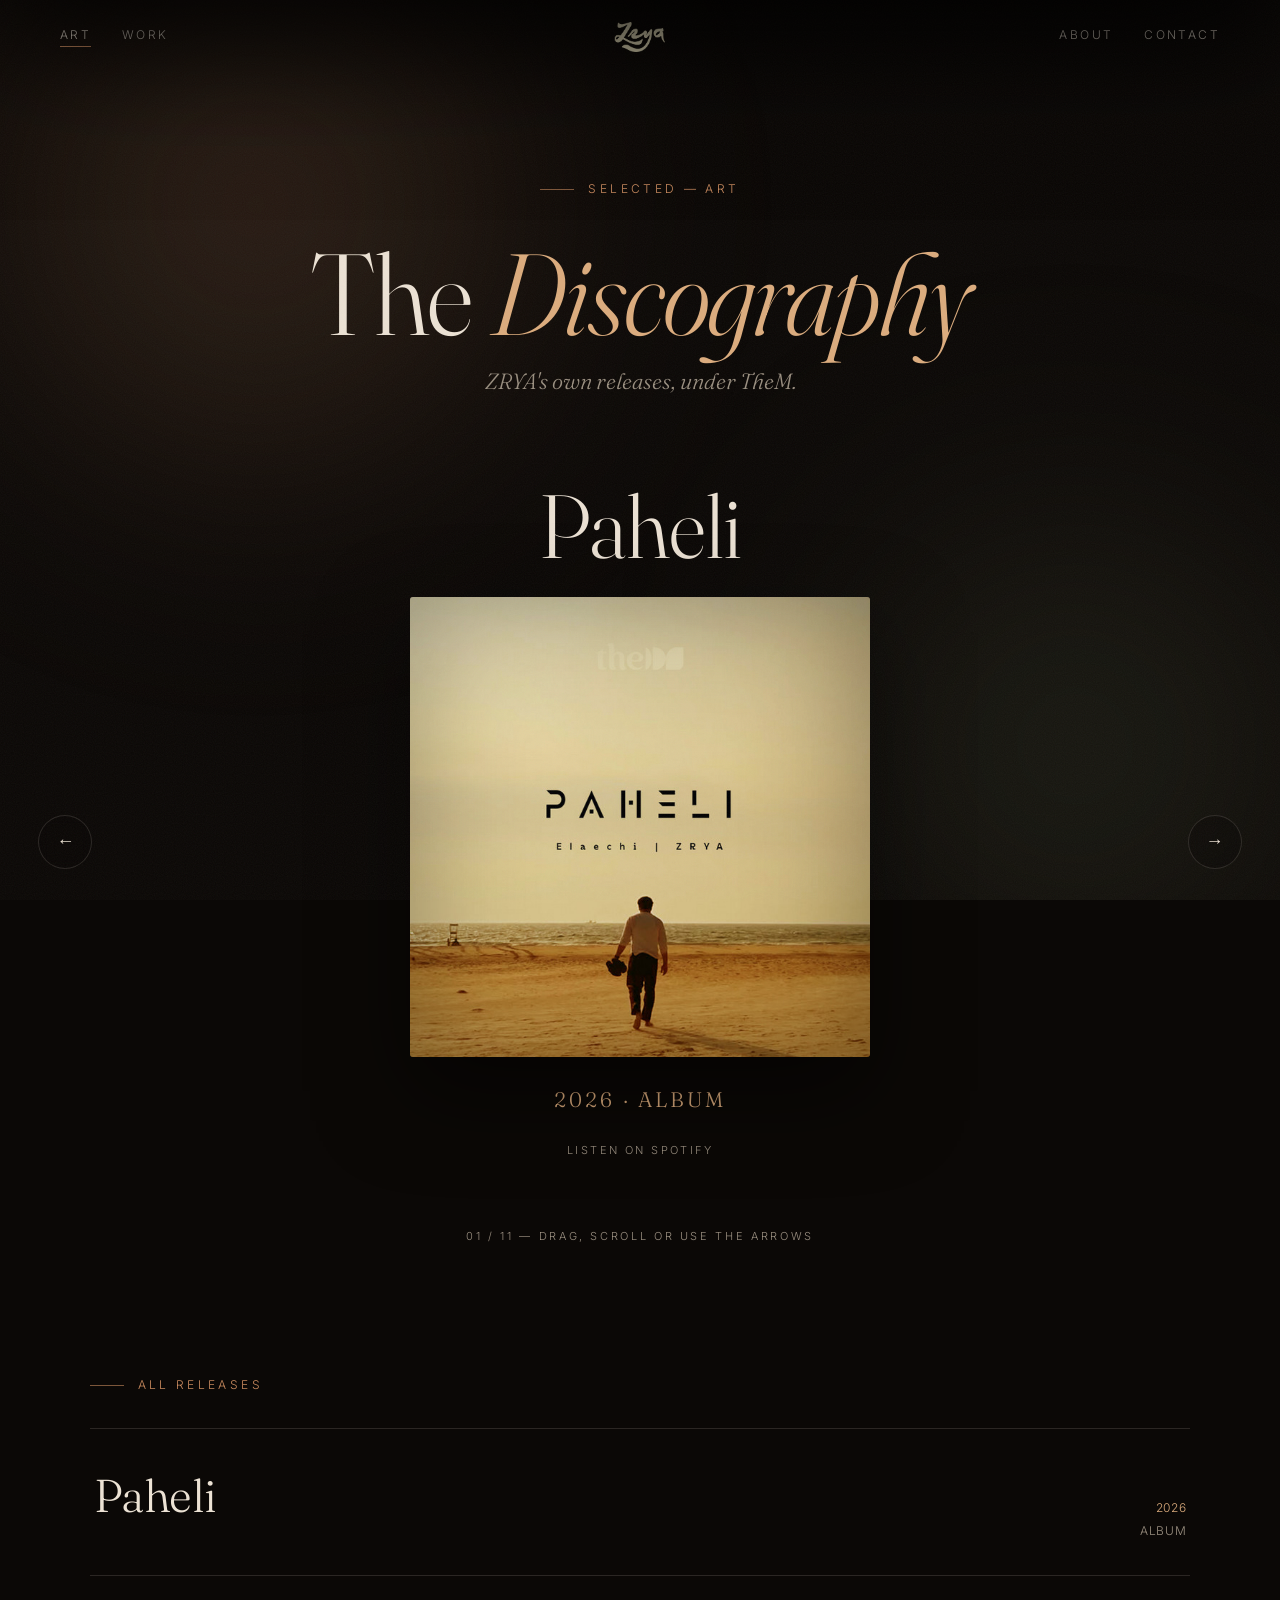
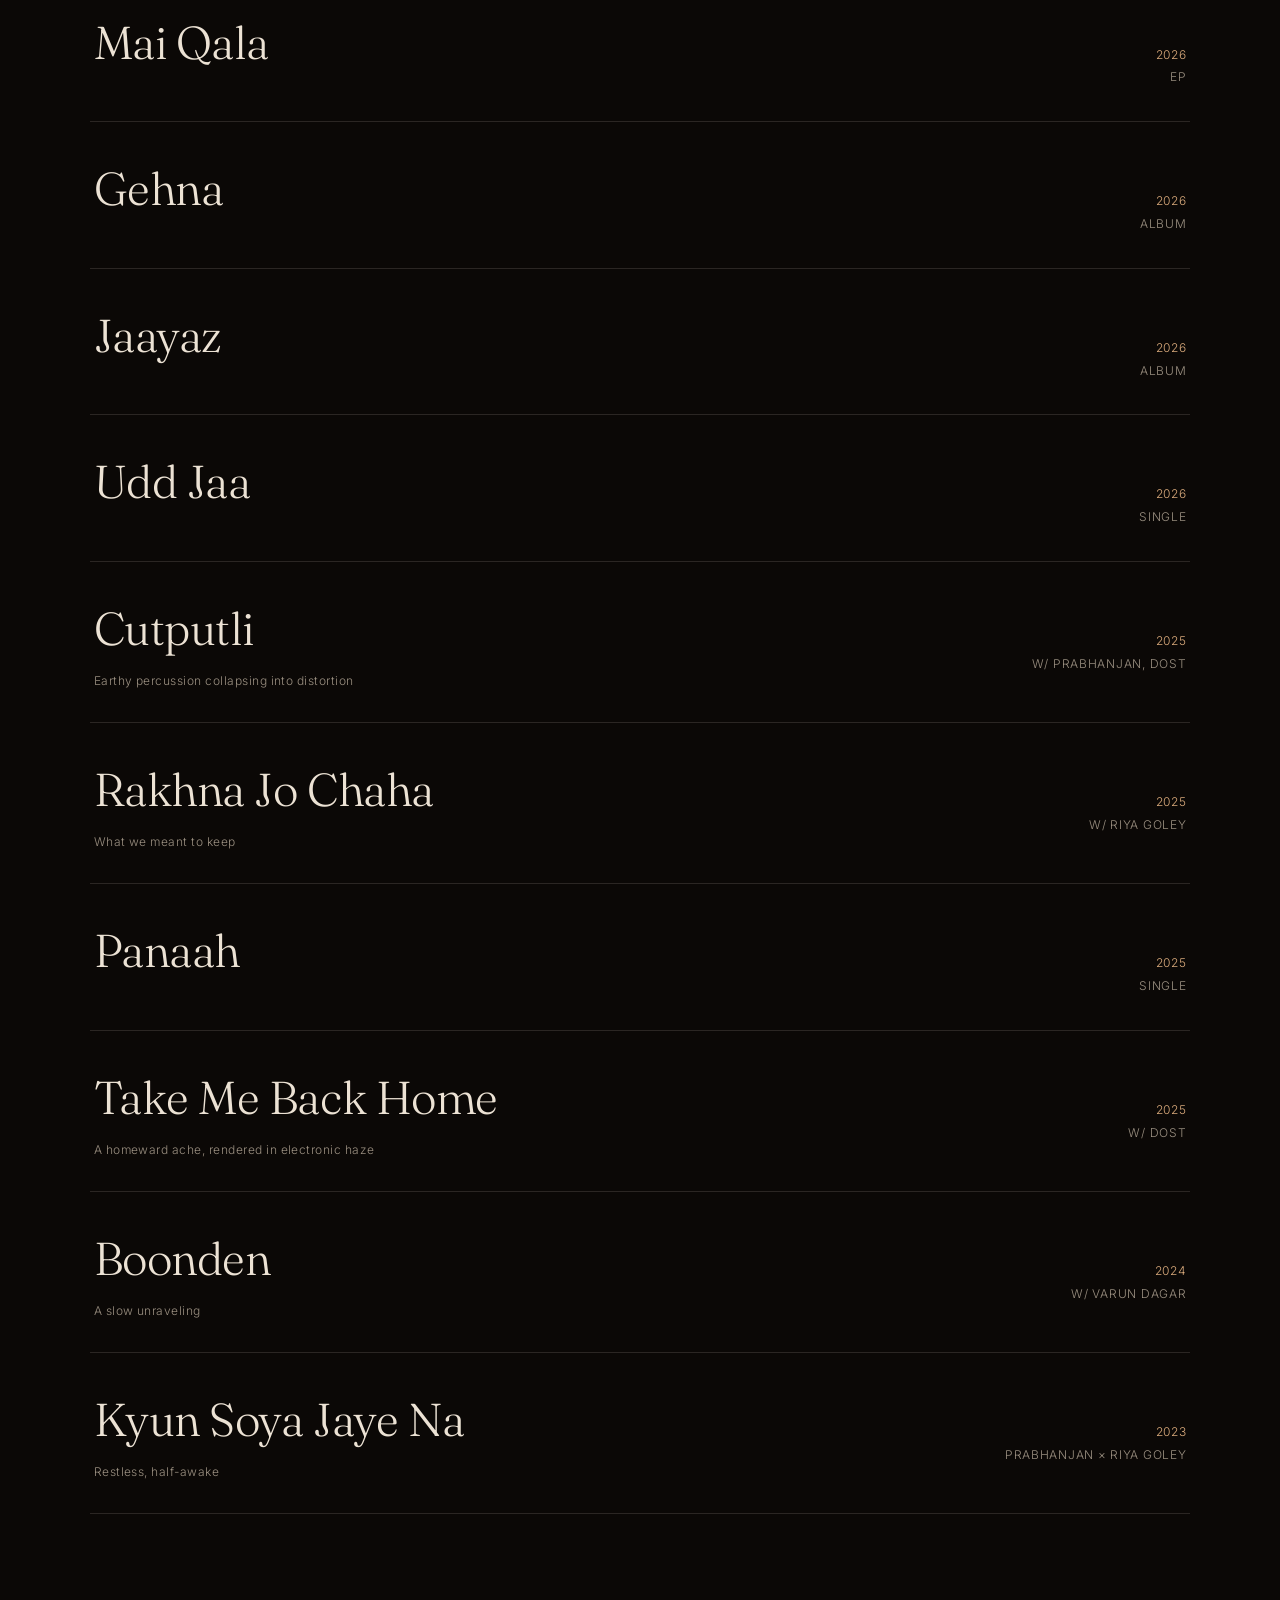
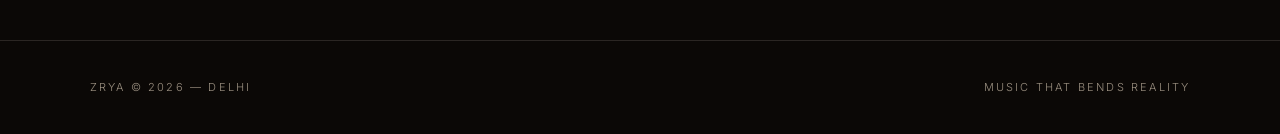
==== art.html @ 9b88d96f "ZRYA site: home, Art & Work pages, Sage-East-style carousel + hover-video lists Co-Authored-By: Clau" ====
<!DOCTYPE html>
<html lang="en">
<head>
<meta charset="utf-8">
<meta name="viewport" content="width=device-width, initial-scale=1">
<title>ZRYA — Art</title>
<meta name="description" content="ZRYA — the discography. Earthy, electronic, intense.">
<link rel="preconnect" href="https://fonts.googleapis.com">
<link rel="preconnect" href="https://fonts.gstatic.com" crossorigin>
<link href="https://fonts.googleapis.com/css2?family=Fraunces:ital,opsz,wght@0,9..144,300..600;1,9..144,300..500&family=Inter:wght@300;400;500&display=swap" rel="stylesheet">
<link rel="stylesheet" href="styles.css">
</head>
<body data-page="art">

<header class="pagehead">
  <div class="eyebrow">Selected — Art</div>
  <h1 class="pagetitle">The <em>Discography</em></h1>
  <p class="pagelead">ZRYA's own releases, under TheM.</p>
</header>

<div class="carwrap">
  <div class="hcar" id="car"></div>
  <div class="carnav">
    <button class="cbtn prev" aria-label="Previous"><i>←</i></button>
    <button class="cbtn next" aria-label="Next"><i>→</i></button>
  </div>
  <div class="progress"><span class="pcur">01</span> / <span class="ptot">00</span> — drag, scroll or use the arrows</div>
</div>

<section class="listsec">
  <div class="eyebrow reveal">All Releases</div>
  <div class="worklist reveal" id="list"></div>
</section>

<footer>
  <span>ZRYA © 2026 — Delhi</span>
  <span>Music that bends reality</span>
</footer>

<script src="app.js"></script>
</body>
</html>
---- styles.css ----
:root{
  --base:#0b0806; --base2:#12100c;
  --warm:#c98a5e; --warm2:#b0673a; --gold:#dcac7d; --moss:#7d8a63;
  --text:#ece2d4; --mut:#9a8f80; --line:rgba(236,226,212,.14);
  --serif:'Fraunces',Georgia,'Times New Roman',serif;
  --sans:'Inter',system-ui,sans-serif;
  --ease:cubic-bezier(.16,.84,.44,1);
}
*{margin:0;padding:0;box-sizing:border-box}
html{scroll-behavior:smooth}
body{background:var(--base);color:var(--text);font-family:var(--serif);font-weight:300;-webkit-font-smoothing:antialiased;line-height:1.5;overflow-x:hidden}
a{color:inherit;text-decoration:none}
::selection{background:var(--warm);color:var(--base)}
img{max-width:100%;display:block}

/* warm earthy atmosphere + grain */
.atmos{position:fixed;inset:0;z-index:-2;pointer-events:none;overflow:hidden}
.atmos::before,.atmos::after{content:"";position:absolute;border-radius:50%;filter:blur(100px);opacity:.4;mix-blend-mode:screen}
.atmos::before{width:64vw;height:64vw;left:-12vw;top:-16vw;background:radial-gradient(circle,rgba(201,138,94,.55),transparent 62%);animation:drift1 30s ease-in-out infinite alternate}
.atmos::after{width:60vw;height:60vw;right:-14vw;bottom:-18vw;background:radial-gradient(circle,rgba(125,138,99,.42),transparent 62%);animation:drift2 36s ease-in-out infinite alternate}
@keyframes drift1{to{transform:translate(16vw,22vh) scale(1.15)}}
@keyframes drift2{to{transform:translate(-14vw,-18vh) scale(1.2)}}
body::before{content:"";position:fixed;inset:0;pointer-events:none;z-index:200;opacity:.05;background-image:url("data:image/svg+xml,%3Csvg xmlns='http://www.w3.org/2000/svg' width='120' height='120'%3E%3Cfilter id='n'%3E%3CfeTurbulence type='fractalNoise' baseFrequency='.9' numOctaves='2'/%3E%3C/filter%3E%3Crect width='100%25' height='100%25' filter='url(%23n)'/%3E%3C/svg%3E")}

/* LOADER */
#loader{position:fixed;inset:0;z-index:1000;background:var(--base);display:flex;align-items:center;justify-content:center;transition:opacity .9s var(--ease),visibility .9s}
#loader.done{opacity:0;visibility:hidden}
#loader .lbox{display:flex;flex-direction:column;align-items:center;gap:clamp(20px,4vh,34px)}
#loader .llogo{width:clamp(180px,34vw,360px);opacity:0;animation:fadein 1.1s var(--ease) both}
#loader .lp{font-family:var(--sans);font-weight:300;font-size:12px;letter-spacing:.24em;text-transform:uppercase;color:var(--mut)}

/* NAV */
nav{position:fixed;top:0;left:0;right:0;z-index:100;display:flex;justify-content:space-between;align-items:center;padding:26px clamp(20px,5vw,60px);font-family:var(--sans);font-size:12px;letter-spacing:.2em;text-transform:uppercase}
nav .grp{display:flex;gap:clamp(16px,2.4vw,34px)}
nav .mark{position:absolute;left:50%;transform:translateX(-50%);display:flex;align-items:center;line-height:0}
nav .navlogo{height:clamp(22px,2.4vw,30px);width:auto;transition:opacity .3s;opacity:.95}
nav .mark:hover .navlogo{opacity:1}
.navlink{position:relative;color:var(--text);opacity:.9;padding-bottom:3px;cursor:pointer;background:none;border:0;font:inherit;letter-spacing:inherit;text-transform:inherit}
.navlink::after{content:"";position:absolute;left:0;bottom:0;height:1px;width:0;background:var(--warm);transition:width .5s var(--ease)}
.navlink.active{opacity:1}
.navlink.active::after{width:100%}
.navlink:hover{opacity:1}
.navlink:hover::after{width:100%}
@media(max-width:600px){nav .mark{font-size:18px}nav{font-size:11px}}

/* HERO (home) */
.hero{min-height:100svh;display:flex;flex-direction:column;justify-content:center;align-items:center;text-align:center;position:relative;padding:0 20px}
.hero::after{content:"";position:absolute;width:min(92vw,1000px);height:min(70vw,700px);border-radius:50%;background:radial-gradient(circle,rgba(201,138,94,.14),transparent 62%);z-index:-1}
.hero h1{font-weight:400;font-size:clamp(88px,25vw,320px);line-height:.86;letter-spacing:.01em;animation:boot 1.3s var(--ease) both}
.hero h1 .ital{font-style:italic}
.herologo{width:min(76vw,760px);animation:boot 1.4s var(--ease) both;filter:drop-shadow(0 10px 44px rgba(0,0,0,.5))}
@keyframes boot{0%{opacity:0;filter:blur(20px);transform:translateY(24px)}100%{opacity:1;filter:blur(0);transform:none}}
.hero .sub{font-style:italic;font-size:clamp(16px,2.2vw,24px);color:var(--gold);margin-top:22px;opacity:0;animation:fadein 1.1s ease 1s both}
.enter{display:flex;gap:22px;margin-top:44px;opacity:0;animation:fadein 1.1s ease 1.3s both}
.enterbtn{font-family:var(--sans);font-size:12px;letter-spacing:.22em;text-transform:uppercase;color:var(--text);border:1px solid var(--line);border-radius:40px;padding:14px 28px;position:relative;overflow:hidden;transition:color .45s,border-color .45s}
.enterbtn span{position:relative;z-index:1}
.enterbtn::before{content:"";position:absolute;inset:0;background:var(--warm);transform:translateY(101%);transition:transform .5s var(--ease);z-index:0}
.enterbtn:hover{color:var(--base);border-color:var(--warm)}
.enterbtn:hover::before{transform:translateY(0)}
.scrollcue{position:absolute;bottom:28px;left:50%;transform:translateX(-50%);font-family:var(--sans);font-size:10px;letter-spacing:.32em;text-transform:uppercase;color:var(--mut);display:flex;flex-direction:column;align-items:center;gap:8px;opacity:0;animation:fadein 1s ease 1.6s both}
.scrollcue span{width:1px;height:34px;background:linear-gradient(var(--mut),transparent);animation:pulse 2.2s infinite}
@keyframes fadein{to{opacity:1}}
@keyframes pulse{0%,100%{opacity:.25}50%{opacity:1}}

/* SECTION SHELL */
section{padding:clamp(90px,14vh,180px) clamp(20px,7vw,110px);position:relative}
.eyebrow{font-family:var(--sans);font-size:12px;letter-spacing:.28em;text-transform:uppercase;color:var(--warm);display:flex;align-items:center;gap:14px;margin-bottom:40px}
.eyebrow::before{content:"";width:34px;height:1px;background:var(--warm);opacity:.6}
.reveal{opacity:0;transform:translateY(34px);transition:opacity .9s var(--ease),transform .9s var(--ease)}
.reveal.in{opacity:1;transform:none}
.reveal.d1{transition-delay:.1s}.reveal.d2{transition-delay:.2s}.reveal.d3{transition-delay:.3s}

/* STATEMENT / PHILOSOPHY */
.statement{max-width:1040px}
.statement p{font-size:clamp(26px,4.4vw,58px);font-weight:300;line-height:1.22;margin-bottom:.55em;letter-spacing:-.005em}
.statement em{font-style:italic;color:var(--gold)}
.statement .mut{color:var(--mut)}
.philo{max-width:1100px}
.philo .line{font-size:clamp(28px,4.8vw,62px);font-weight:300;line-height:1.18;margin:.5em 0;letter-spacing:-.01em}
.philo .line.mut{color:var(--mut)}
.philo .line em{font-style:italic;color:var(--gold)}

/* PAGE HEADER (art / work) */
.pagehead{padding:clamp(130px,20vh,210px) clamp(20px,7vw,110px) clamp(20px,4vh,50px);text-align:center}
.pagehead .eyebrow{justify-content:center}
.pagetitle{font-weight:300;font-size:clamp(46px,9vw,120px);letter-spacing:-.015em;line-height:.96}
.pagetitle em{font-style:italic;color:var(--gold)}
.pagelead{font-style:italic;color:var(--mut);font-size:clamp(16px,2vw,22px);margin-top:16px}

/* HORIZONTAL CINEMATIC CAROUSEL */
.carwrap{position:relative}
.hcar{display:flex;overflow-x:auto;scroll-snap-type:x mandatory;height:86svh;scrollbar-width:none;cursor:grab}
.hcar::-webkit-scrollbar{display:none}
.hcar.drag{cursor:grabbing;scroll-snap-type:none}
.hslide{flex:0 0 100%;scroll-snap-align:center;display:flex;flex-direction:column;align-items:center;justify-content:center;text-align:center;gap:clamp(20px,3vh,42px);padding:20px}
.carnav{position:absolute;top:50%;left:0;right:0;transform:translateY(-50%);display:flex;justify-content:space-between;padding:0 clamp(12px,3vw,42px);pointer-events:none;z-index:5}
.cbtn{pointer-events:auto;width:54px;height:54px;border-radius:50%;border:1px solid var(--line);background:rgba(11,8,6,.35);backdrop-filter:blur(6px);color:var(--text);font-size:18px;cursor:pointer;display:grid;place-items:center;position:relative;overflow:hidden;transition:color .4s,border-color .4s}
.cbtn::before{content:"";position:absolute;inset:0;background:var(--warm);transform:scale(0);border-radius:50%;transition:transform .5s var(--ease);z-index:0}
.cbtn i{position:relative;z-index:1;font-style:normal}
.cbtn:hover{color:var(--base);border-color:var(--warm)}
.cbtn:hover::before{transform:scale(1)}
.progress{text-align:center;font-family:var(--sans);font-size:11px;letter-spacing:.24em;text-transform:uppercase;color:var(--mut);padding:20px 0 6px}
.progress b{color:var(--gold);font-weight:400}

/* SHARED SLIDE FRAME (used by carousel) */
.stitle{font-weight:300;font-size:clamp(38px,7vw,92px);line-height:.98;letter-spacing:-.01em}
.stitle em{font-style:italic;color:var(--gold)}
.sframe{display:block;position:relative;width:min(64vh,460px);max-width:88vw;aspect-ratio:1;border-radius:3px;overflow:hidden;background:linear-gradient(155deg,#241a13,#14100c);box-shadow:0 34px 90px rgba(0,0,0,.55);transition:transform .6s var(--ease)}
.sframe.wide{width:min(90vw,940px);aspect-ratio:16/9}
.sframe:hover{transform:translateY(-6px)}
.sframe .init{position:absolute;inset:0;display:grid;place-items:center;font-style:italic;font-size:clamp(70px,12vw,150px);color:rgba(220,172,125,.22)}
.sframe img,.sframe iframe{position:absolute;inset:0;width:100%;height:100%;object-fit:cover;border:0;opacity:0;transition:opacity .6s}
.sframe img.loaded{opacity:1}
.sframe iframe{opacity:1;z-index:2}
.sframe::after{content:"";position:absolute;inset:0;box-shadow:inset 0 0 120px rgba(0,0,0,.35);pointer-events:none;z-index:1}
.scap{font-size:clamp(15px,1.9vw,21px);letter-spacing:.14em;color:var(--gold);text-transform:uppercase}
.splay{font-family:var(--sans);font-size:11px;letter-spacing:.22em;text-transform:uppercase;color:var(--mut)}

/* LIST LAYOUT (below carousel) */
.listsec .eyebrow{margin-bottom:8px}
.worklist{border-top:1px solid var(--line);margin-top:34px}
.row{display:grid;grid-template-columns:1fr auto;gap:20px;align-items:baseline;padding:clamp(20px,2.6vw,32px) 4px;border-bottom:1px solid var(--line);cursor:pointer;position:relative;transition:padding-left .5s var(--ease)}
.row .rt{font-size:clamp(24px,3.6vw,50px);font-weight:300;letter-spacing:-.01em;transition:color .3s}
.row .rt em{font-style:italic}
.row .rd{font-family:var(--sans);font-size:12px;color:var(--mut);margin-top:9px;letter-spacing:.04em}
.row .rmeta{font-family:var(--sans);font-size:12px;color:var(--mut);text-align:right;letter-spacing:.06em;white-space:nowrap;line-height:1.9;text-transform:uppercase}
.row .rmeta .yr{color:var(--gold)}
.row::after{content:"";position:absolute;left:0;bottom:-1px;height:1px;width:0;background:var(--warm);transition:width .55s var(--ease)}
@media(hover:hover){
  .row:hover{padding-left:24px}
  .row:hover .rt{color:#fff}
  .row:hover .rmeta{color:var(--text)}
  .row:hover::after{width:100%}
  .worklist:hover .row:not(:hover) .rt{color:var(--mut)}
}
.preview{position:fixed;z-index:60;width:min(44vw,440px);aspect-ratio:16/9;pointer-events:none;opacity:0;transform:translateY(-50%) scale(.96);transition:opacity .3s var(--ease),transform .3s var(--ease);box-shadow:0 30px 90px rgba(0,0,0,.65);border:1px solid rgba(201,138,94,.4);background:#000;overflow:hidden;border-radius:3px}
.preview.show{opacity:1;transform:translateY(-50%) scale(1)}
.preview iframe{width:100%;height:100%;border:0}
@media(hover:none),(max-width:760px){.preview{display:none}}

/* DRAWERS */
.drawer{position:fixed;left:0;right:0;top:0;z-index:300;background:var(--base2);transform:translateY(-100%);transition:transform .85s var(--ease);min-height:100svh;display:flex;align-items:center;box-shadow:0 40px 120px rgba(0,0,0,.6);overflow-y:auto}
.drawer.open{transform:translateY(0)}
.drawer::before{content:"";position:absolute;inset:0;pointer-events:none;background:radial-gradient(80% 60% at 20% 10%,rgba(201,138,94,.12),transparent 60%);z-index:0}
.dwrap{position:relative;z-index:1;width:100%;padding:clamp(90px,12vh,140px) clamp(20px,7vw,110px)}
.dclose{position:absolute;top:26px;right:clamp(20px,5vw,60px);font-family:var(--sans);font-size:12px;letter-spacing:.2em;text-transform:uppercase;color:var(--text);cursor:pointer;background:none;border:0;display:flex;align-items:center;gap:8px}
.dclose::after{content:"↑"}
.about-grid{display:grid;grid-template-columns:1.3fr .9fr;gap:clamp(30px,6vw,90px);align-items:center}
@media(max-width:820px){.about-grid{grid-template-columns:1fr}}
.about-grid .big{font-size:clamp(24px,3.2vw,40px);font-weight:300;line-height:1.3}
.about-grid .big em{font-style:italic;color:var(--gold)}
.about-grid .small{font-family:var(--sans);font-size:14px;font-weight:300;color:var(--mut);line-height:1.8;margin-top:26px;max-width:52ch}
.portrait{aspect-ratio:4/5;border-radius:3px;background:linear-gradient(160deg,#241a13,#14100c);position:relative;overflow:hidden}
.portrait .ph{position:absolute;inset:0;display:grid;place-items:center;font-style:italic;color:rgba(220,172,125,.3);font-size:14px;font-family:var(--sans);letter-spacing:.1em}
.portrait img{position:absolute;inset:0;width:100%;height:100%;object-fit:cover;opacity:0;transition:opacity .6s}
.portrait img.loaded{opacity:1}
.worked{font-family:var(--sans);font-size:12px;letter-spacing:.14em;text-transform:uppercase;color:var(--mut);line-height:2.3;margin-top:40px}
.worked b{display:block;color:var(--warm);margin-bottom:12px;letter-spacing:.24em;font-weight:500}
.contact-inner h2{font-weight:300;font-size:clamp(46px,9vw,120px);letter-spacing:-.02em;line-height:.95;margin-bottom:14px}
.contact-inner h2 em{font-style:italic;color:var(--gold)}
.contact-inner .lead{font-style:italic;color:var(--mut);font-size:clamp(18px,2.4vw,26px);margin-bottom:48px}
.clinks{display:flex;flex-direction:column;gap:6px;max-width:640px}
.clink{display:flex;justify-content:space-between;align-items:center;padding:20px 4px;border-top:1px solid var(--line);font-size:clamp(20px,2.6vw,30px);position:relative;transition:padding-left .5s var(--ease)}
.clink:last-child{border-bottom:1px solid var(--line)}
.clink .arr{font-family:var(--sans);font-size:13px;color:var(--gold);opacity:0;transform:translateX(-8px);transition:.4s}
.clink::after{content:"";position:absolute;left:0;bottom:-1px;height:1px;width:0;background:var(--warm);transition:width .5s var(--ease)}
.clink:hover{padding-left:20px}
.clink:hover .arr{opacity:1;transform:none}
.clink:hover::after{width:100%}

footer{padding:38px clamp(20px,7vw,110px);font-family:var(--sans);font-size:11px;letter-spacing:.2em;text-transform:uppercase;color:var(--mut);border-top:1px solid var(--line);display:flex;justify-content:space-between;flex-wrap:wrap;gap:12px}
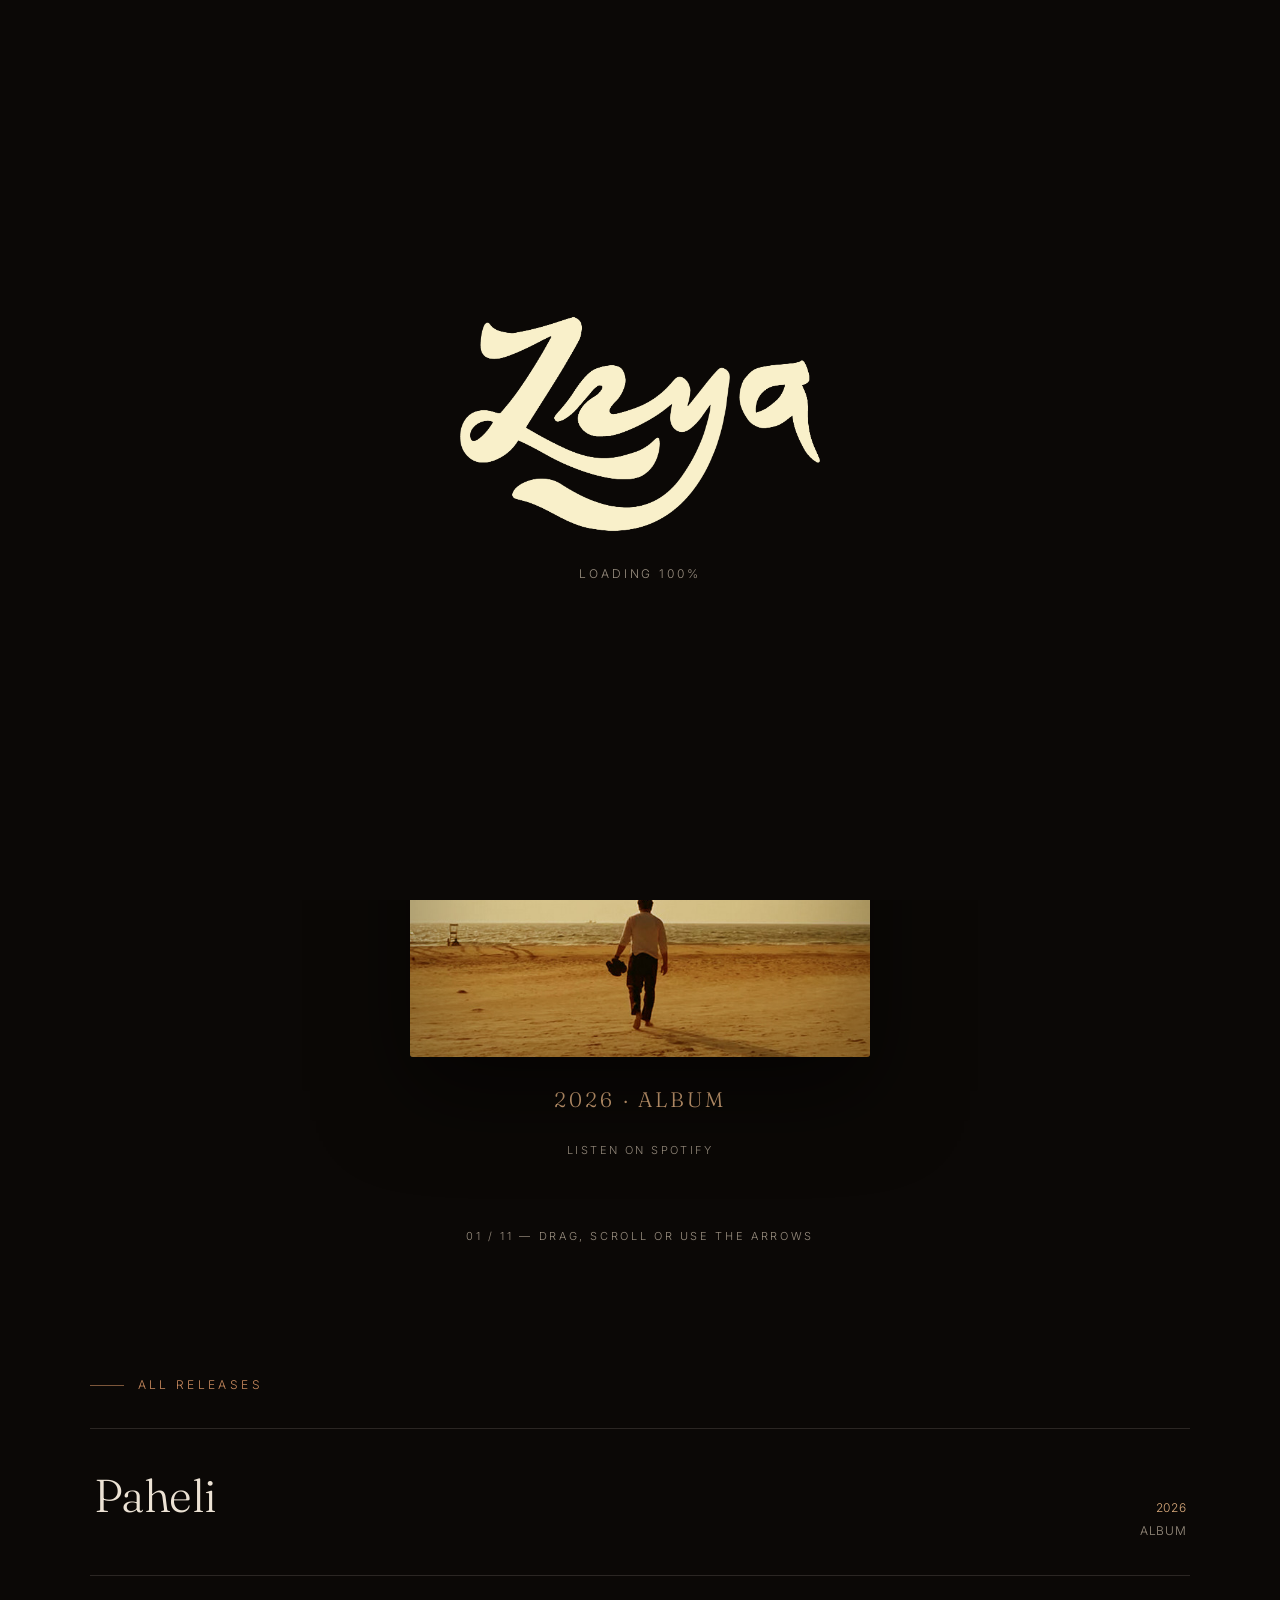
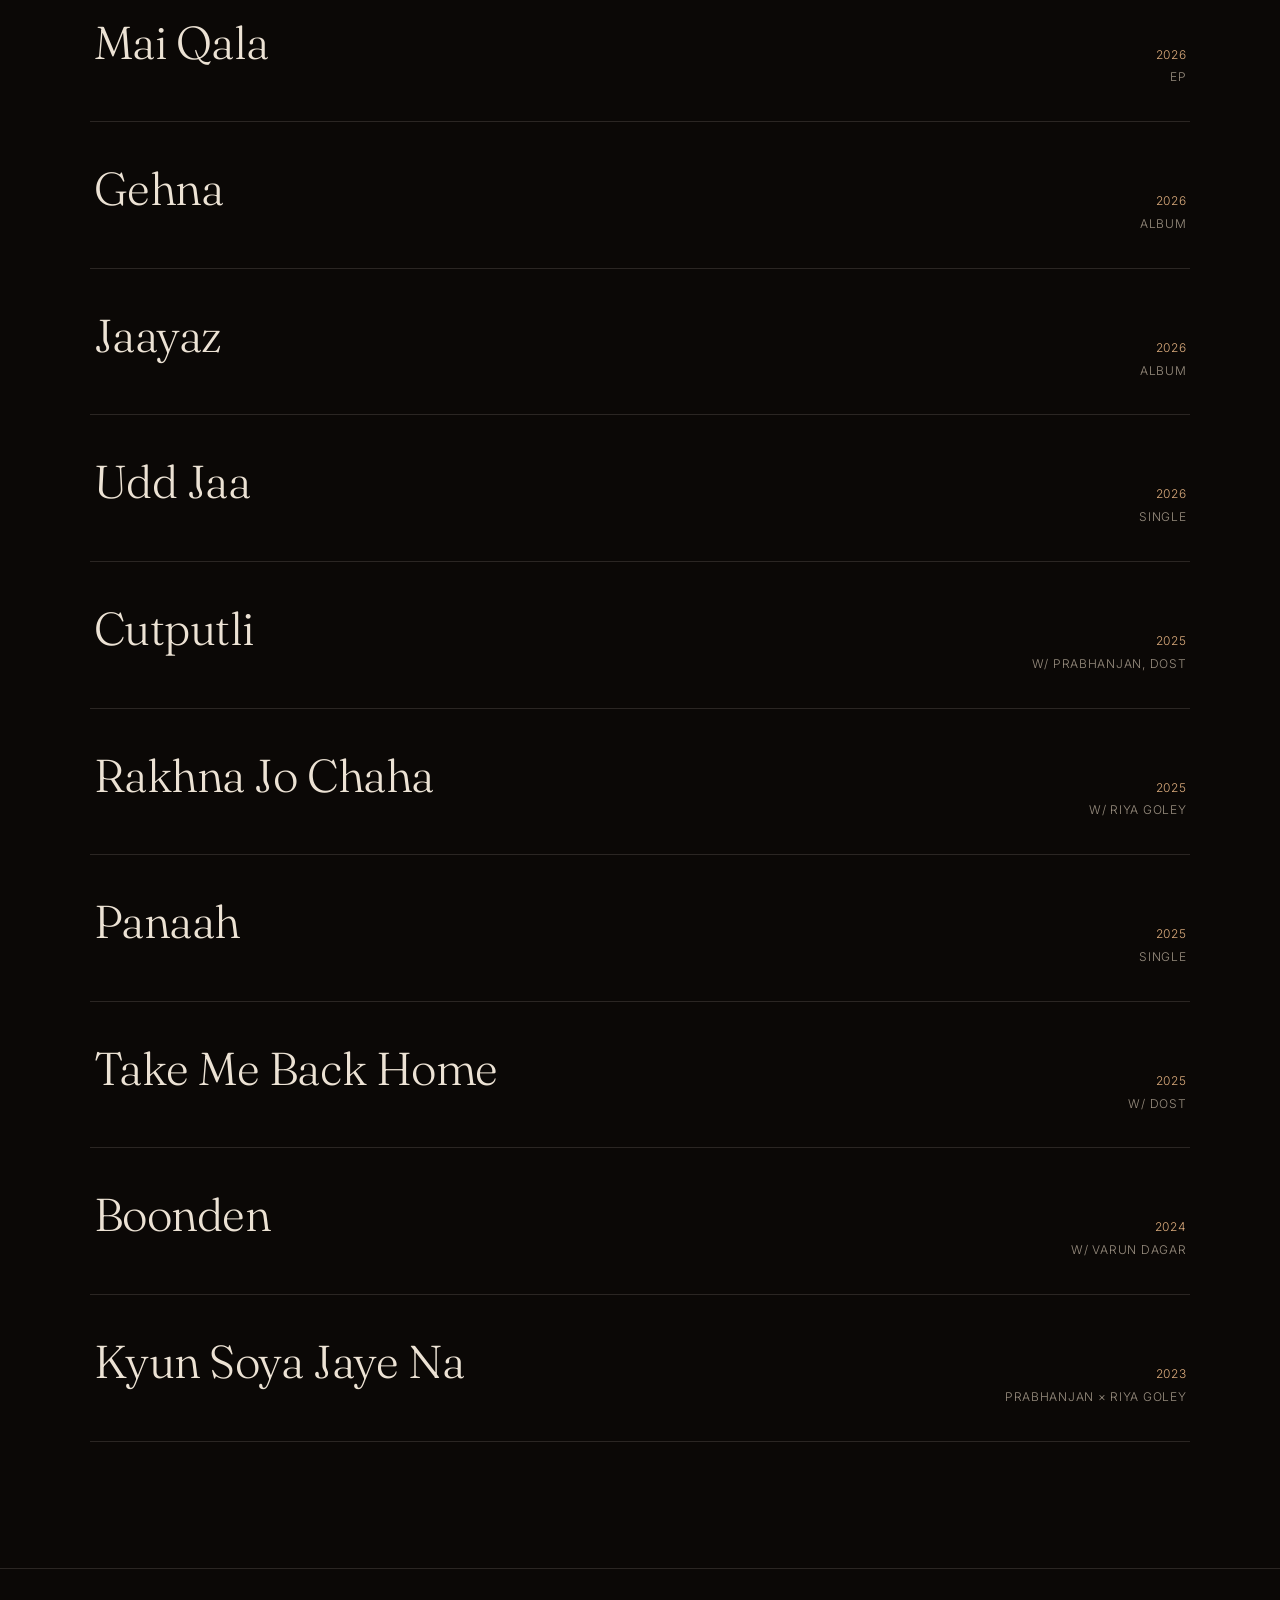
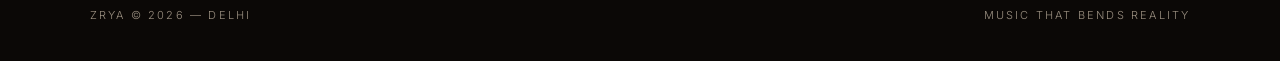
==== commit 069b4708: "Homepage 3D cover-ring; ART/WORK split pages; Spotify covers; content + UX fixes - Homepage: and2es-" ====
--- a/art.html
+++ b/art.html
@@ -15,7 +15,7 @@
 <header class="pagehead">
   <div class="eyebrow">Selected — Art</div>
   <h1 class="pagetitle">The <em>Discography</em></h1>
-  <p class="pagelead">ZRYA's own releases, under TheM.</p>
+  <p class="pagelead">Independent projects — some under TheM, some with other artists. None made to a commercial brief.</p>
 </header>
 
 <div class="carwrap">
--- a/styles.css
+++ b/styles.css
@@ -8,7 +8,8 @@
 }
 *{margin:0;padding:0;box-sizing:border-box}
 html{scroll-behavior:smooth}
-body{background:var(--base);color:var(--text);font-family:var(--serif);font-weight:300;-webkit-font-smoothing:antialiased;line-height:1.5;overflow-x:hidden}
+html{overflow-x:hidden}
+body{background:var(--base);color:var(--text);font-family:var(--serif);font-weight:300;-webkit-font-smoothing:antialiased;line-height:1.5}
 a{color:inherit;text-decoration:none}
 ::selection{background:var(--warm);color:var(--base)}
 img{max-width:100%;display:block}
@@ -79,6 +80,21 @@
 .philo .line{font-size:clamp(28px,4.8vw,62px);font-weight:300;line-height:1.18;margin:.5em 0;letter-spacing:-.01em}
 .philo .line.mut{color:var(--mut)}
 .philo .line em{font-style:italic;color:var(--gold)}
+.philo-right{margin-left:auto;text-align:right}
+.philo-right .eyebrow{justify-content:flex-end}
+.philo-right .eyebrow::before{order:2}
+
+/* HOMEPAGE — infinite draggable cover field */
+.hero{overflow:hidden}
+.dragfield{position:absolute;inset:0;z-index:1;cursor:grab;touch-action:pan-y;opacity:0;animation:fadein 1.4s var(--ease) .2s both}
+.dragfield.grabbing{cursor:grabbing}
+.rtile{position:absolute;left:0;top:0;display:block;border-radius:2px;overflow:hidden;box-shadow:0 30px 70px rgba(0,0,0,.6);will-change:transform,filter}
+.rtile img{width:100%;height:100%;object-fit:cover;-webkit-user-drag:none;user-select:none}
+.rtile.focal{box-shadow:0 48px 110px rgba(0,0,0,.72)}
+.nowview{position:absolute;top:clamp(78px,11vh,104px);left:clamp(20px,5vw,60px);z-index:4;pointer-events:none;max-width:60vw}
+.nowview .nv-title{display:block;font-style:italic;font-size:clamp(20px,2.4vw,30px);color:var(--gold);line-height:1.15}
+.nowview .nv-cta{display:block;font-family:var(--sans);font-size:11px;letter-spacing:.24em;text-transform:uppercase;color:var(--mut);margin-top:10px;min-height:14px}
+.draghint{position:absolute;bottom:28px;left:clamp(20px,5vw,60px);z-index:4;pointer-events:none;font-family:var(--sans);font-size:11px;letter-spacing:.24em;text-transform:uppercase;color:var(--mut)}
 
 /* PAGE HEADER (art / work) */
 .pagehead{padding:clamp(130px,20vh,210px) clamp(20px,7vw,110px) clamp(20px,4vh,50px);text-align:center}
@@ -111,7 +127,7 @@
 .sframe .init{position:absolute;inset:0;display:grid;place-items:center;font-style:italic;font-size:clamp(70px,12vw,150px);color:rgba(220,172,125,.22)}
 .sframe img,.sframe iframe{position:absolute;inset:0;width:100%;height:100%;object-fit:cover;border:0;opacity:0;transition:opacity .6s}
 .sframe img.loaded{opacity:1}
-.sframe iframe{opacity:1;z-index:2}
+.sframe iframe{opacity:1;z-index:2;pointer-events:none}
 .sframe::after{content:"";position:absolute;inset:0;box-shadow:inset 0 0 120px rgba(0,0,0,.35);pointer-events:none;z-index:1}
 .scap{font-size:clamp(15px,1.9vw,21px);letter-spacing:.14em;color:var(--gold);text-transform:uppercase}
 .splay{font-family:var(--sans);font-size:11px;letter-spacing:.22em;text-transform:uppercase;color:var(--mut)}
@@ -143,13 +159,14 @@
 .drawer.open{transform:translateY(0)}
 .drawer::before{content:"";position:absolute;inset:0;pointer-events:none;background:radial-gradient(80% 60% at 20% 10%,rgba(201,138,94,.12),transparent 60%);z-index:0}
 .dwrap{position:relative;z-index:1;width:100%;padding:clamp(90px,12vh,140px) clamp(20px,7vw,110px)}
-.dclose{position:absolute;top:26px;right:clamp(20px,5vw,60px);font-family:var(--sans);font-size:12px;letter-spacing:.2em;text-transform:uppercase;color:var(--text);cursor:pointer;background:none;border:0;display:flex;align-items:center;gap:8px}
+.dclose{position:absolute;top:26px;right:clamp(20px,5vw,60px);z-index:5;font-family:var(--sans);font-size:12px;letter-spacing:.2em;text-transform:uppercase;color:var(--text);cursor:pointer;background:none;border:0;display:flex;align-items:center;gap:8px;transition:color .3s}
+.dclose:hover{color:var(--gold)}
 .dclose::after{content:"↑"}
 .about-grid{display:grid;grid-template-columns:1.3fr .9fr;gap:clamp(30px,6vw,90px);align-items:center}
 @media(max-width:820px){.about-grid{grid-template-columns:1fr}}
 .about-grid .big{font-size:clamp(24px,3.2vw,40px);font-weight:300;line-height:1.3}
 .about-grid .big em{font-style:italic;color:var(--gold)}
-.about-grid .small{font-family:var(--sans);font-size:14px;font-weight:300;color:var(--mut);line-height:1.8;margin-top:26px;max-width:52ch}
+.about-grid .small{font-family:var(--serif);font-size:clamp(15px,1.5vw,18px);font-weight:300;color:var(--text);opacity:.82;line-height:1.62;letter-spacing:0;margin-top:26px;max-width:46ch;padding-top:22px;border-top:1px solid var(--line)}
 .portrait{aspect-ratio:4/5;border-radius:3px;background:linear-gradient(160deg,#241a13,#14100c);position:relative;overflow:hidden}
 .portrait .ph{position:absolute;inset:0;display:grid;place-items:center;font-style:italic;color:rgba(220,172,125,.3);font-size:14px;font-family:var(--sans);letter-spacing:.1em}
 .portrait img{position:absolute;inset:0;width:100%;height:100%;object-fit:cover;opacity:0;transition:opacity .6s}
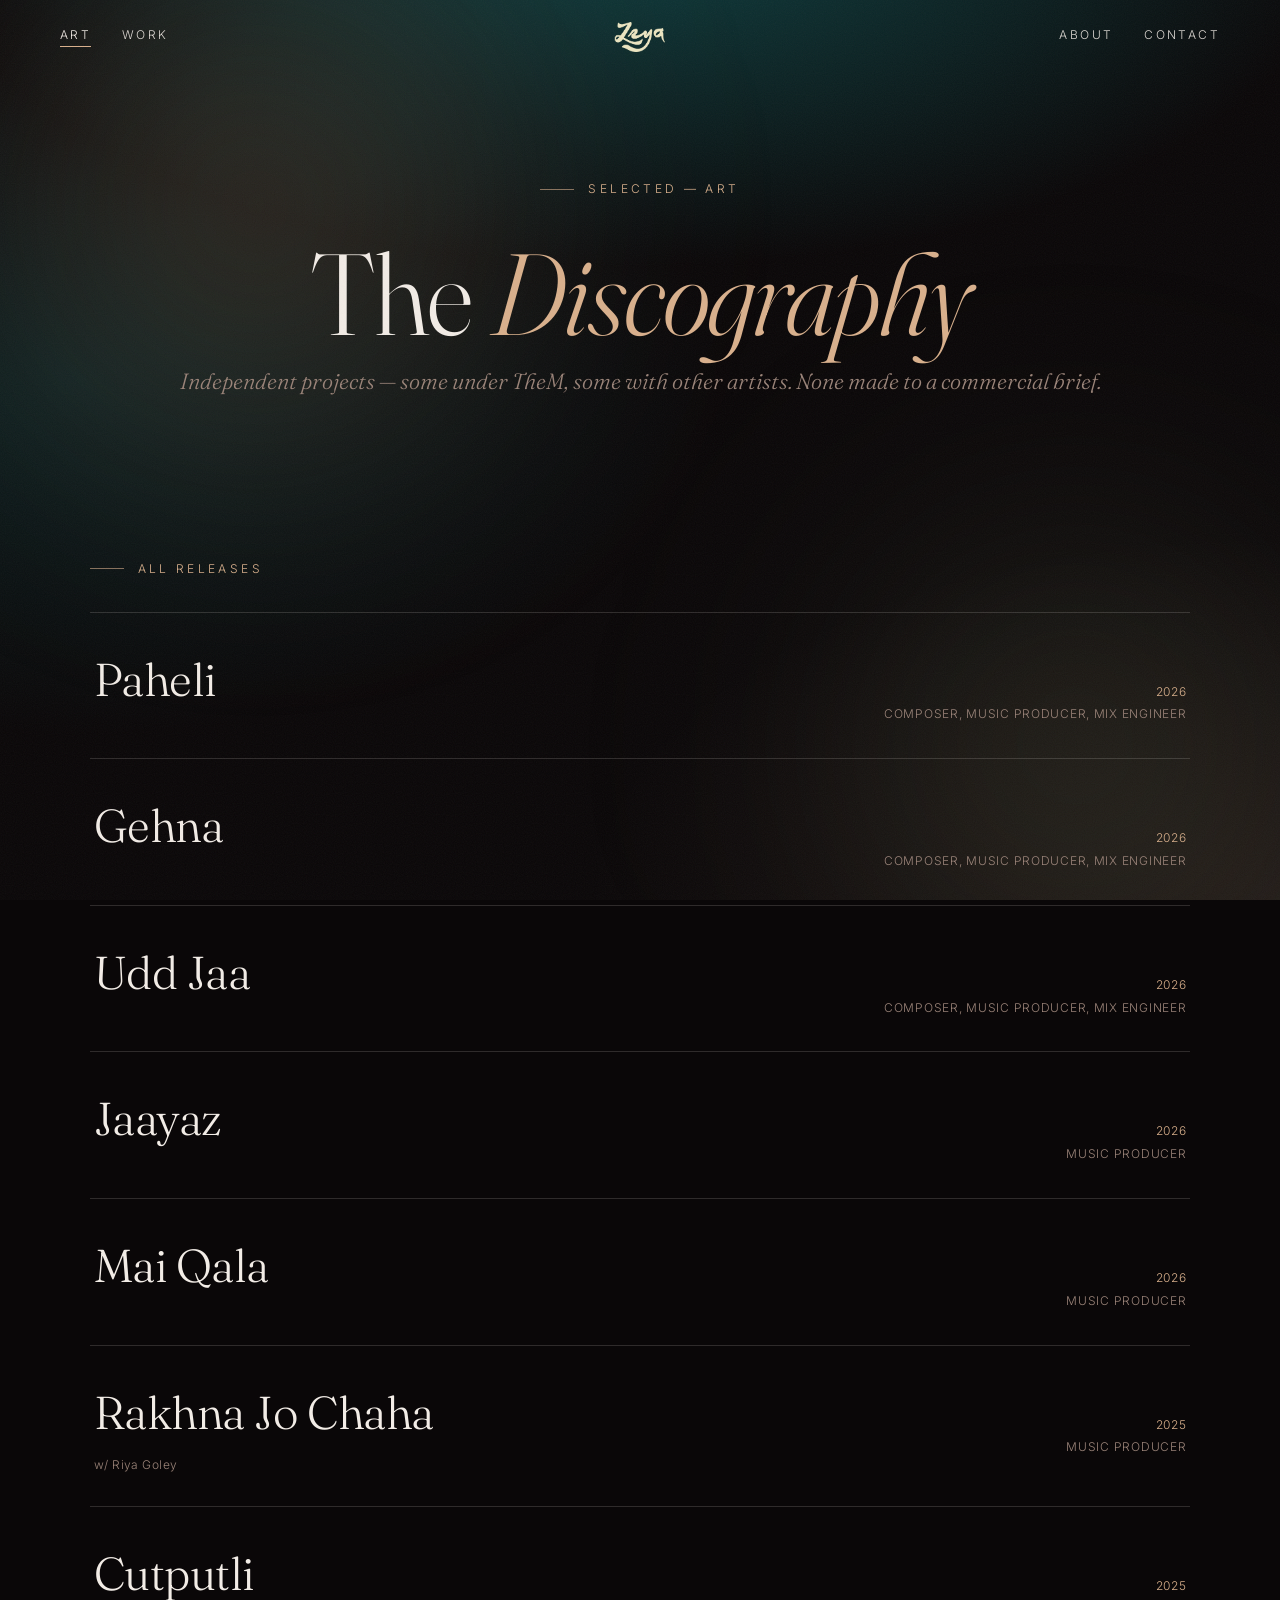
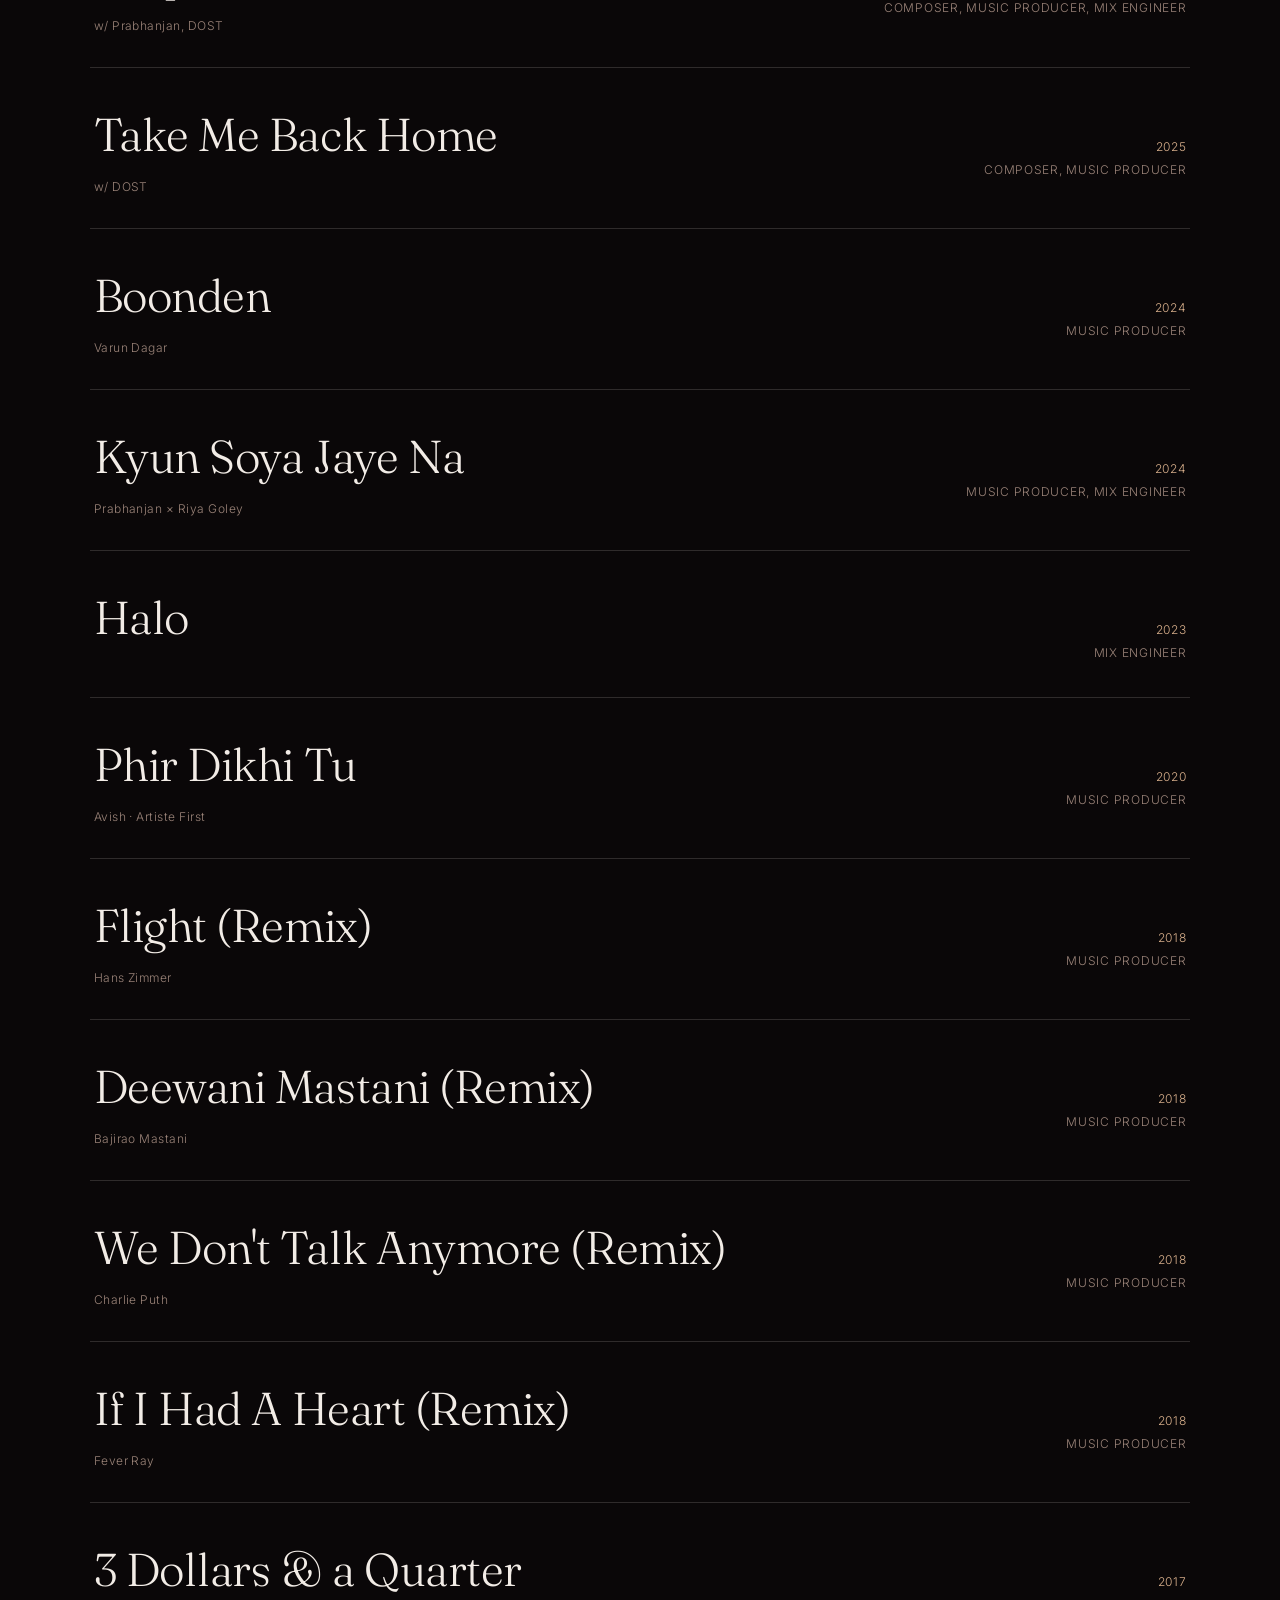
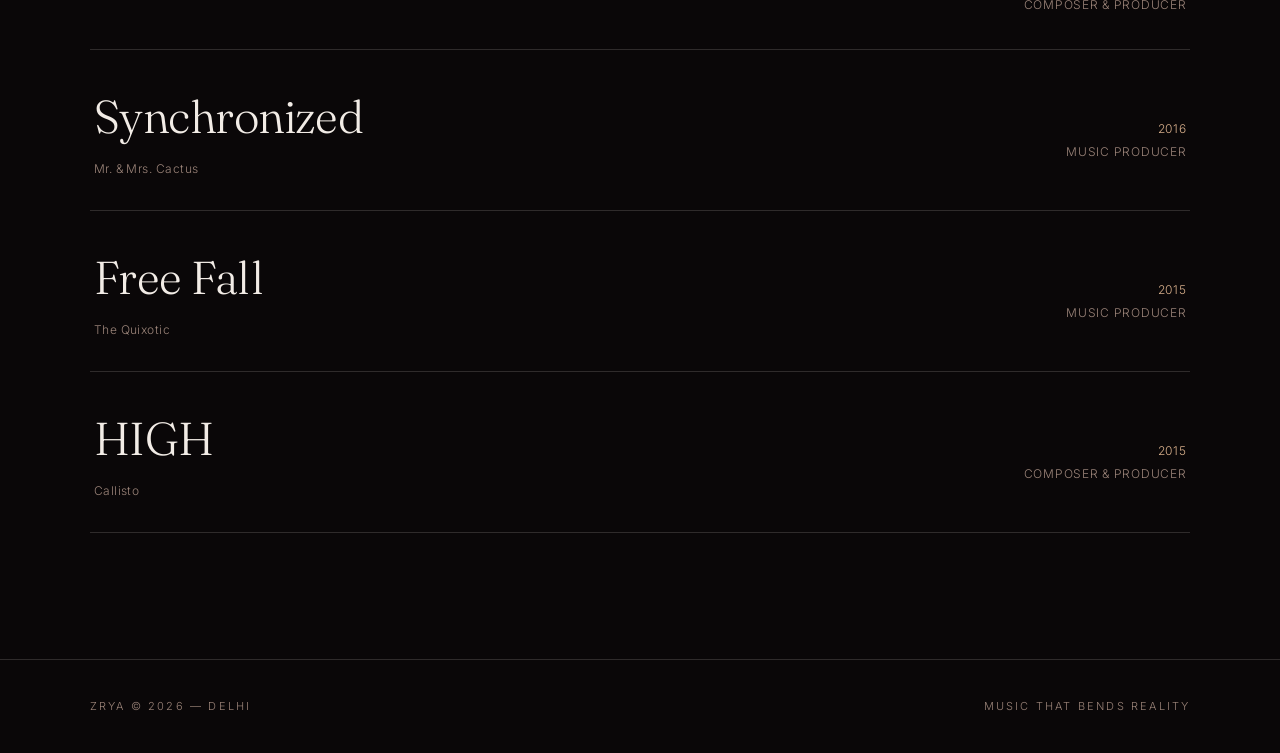
==== commit 4594d97a: "Homepage 3D cover drum, ART/WORK data rebuild, earthy-futuristic palette Homepage - True 3D cover dr" ====
--- a/art.html
+++ b/art.html
@@ -18,15 +18,6 @@
   <p class="pagelead">Independent projects — some under TheM, some with other artists. None made to a commercial brief.</p>
 </header>
 
-<div class="carwrap">
-  <div class="hcar" id="car"></div>
-  <div class="carnav">
-    <button class="cbtn prev" aria-label="Previous"><i>←</i></button>
-    <button class="cbtn next" aria-label="Next"><i>→</i></button>
-  </div>
-  <div class="progress"><span class="pcur">01</span> / <span class="ptot">00</span> — drag, scroll or use the arrows</div>
-</div>
-
 <section class="listsec">
   <div class="eyebrow reveal">All Releases</div>
   <div class="worklist reveal" id="list"></div>
--- a/styles.css
+++ b/styles.css
@@ -1,10 +1,21 @@
 :root{
-  --base:#0b0806; --base2:#12100c;
-  --warm:#c98a5e; --warm2:#b0673a; --gold:#dcac7d; --moss:#7d8a63;
-  --text:#ece2d4; --mut:#9a8f80; --line:rgba(236,226,212,.14);
+  /* palette — slate / maroon / pink / teal / deep */
+  /* earthy + futuristic */
+  --teal:#116466; --sand:#D9B08C; --peach:#FFCB9A; --mint:#D1E8E2;
+  --deep:#1C3334; --wine:#2E151B; --magenta:#7A1E56;
+  --base:#1C3334; --base2:#116466;
+  --warm:#FFCB9A; --warm2:#D9B08C; --gold:#FFCB9A; --moss:#116466;
+  --text:#D1E8E2; --mut:#8FAFAB; --line:rgba(209,232,226,.18);
   --serif:'Fraunces',Georgia,'Times New Roman',serif;
   --sans:'Inter',system-ui,sans-serif;
   --ease:cubic-bezier(.16,.84,.44,1);
+}
+/* HOMEPAGE — light ground, colour lives in the graphics */
+/* HOME — white ground, colour lives in the buttons / highlights / hovers */
+body[data-page="home"]{
+  --base:#ffffff; --base2:#F4FAF8;
+  --text:#1C3334; --mut:#6E8A88; --line:rgba(28,51,52,.2);
+  --gold:#116466; --warm:#116466;
 }
 *{margin:0;padding:0;box-sizing:border-box}
 html{scroll-behavior:smooth}
@@ -22,6 +33,72 @@
 @keyframes drift1{to{transform:translate(16vw,22vh) scale(1.15)}}
 @keyframes drift2{to{transform:translate(-14vw,-18vh) scale(1.2)}}
 body::before{content:"";position:fixed;inset:0;pointer-events:none;z-index:200;opacity:.05;background-image:url("data:image/svg+xml,%3Csvg xmlns='http://www.w3.org/2000/svg' width='120' height='120'%3E%3Cfilter id='n'%3E%3CfeTurbulence type='fractalNoise' baseFrequency='.9' numOctaves='2'/%3E%3C/filter%3E%3Crect width='100%25' height='100%25' filter='url(%23n)'/%3E%3C/svg%3E")}
+
+/* WORK & dark pages — teal / greenish-blue ground */
+body:not([data-page="home"]){background:
+  radial-gradient(120% 90% at 12% 0%, rgba(17,100,102,.92), transparent 62%),
+  radial-gradient(100% 80% at 95% 100%, rgba(17,100,102,.58), transparent 64%),
+  radial-gradient(90% 70% at 60% 42%, rgba(209,232,226,.07), transparent 70%),
+  var(--deep);
+  background-attachment:fixed}
+/* ART — edgy: near-black wine, hard contrast, sand accent */
+body[data-page="art"]{
+  --text:#F2ECE6; --mut:#9A8378; --line:rgba(242,236,230,.16);
+  --gold:#D9B08C; --warm:#D9B08C;
+  background:
+   radial-gradient(85% 60% at 50% -10%, rgba(17,100,102,.62), transparent 66%),
+   radial-gradient(70% 55% at 6% 42%, rgba(17,100,102,.26), transparent 72%),
+   radial-gradient(80% 60% at 100% 100%, rgba(217,176,140,.10), transparent 68%),
+   #0A0708;
+  background-attachment:fixed}
+body[data-page="home"] .atmos{display:none}
+body[data-page="home"] #loader{background:#fff}
+body[data-page="home"] #loader .llogo{filter:invert(1) hue-rotate(180deg) saturate(0) brightness(.25)}
+body[data-page="home"] nav{mix-blend-mode:normal}
+body[data-page="home"] nav .navlogo{filter:brightness(0) saturate(1)}
+body[data-page="home"]::before{opacity:.055;mix-blend-mode:multiply}
+/* keep the white-page UI legible over the graphics */
+body[data-page="home"] .navlink{color:var(--text);opacity:1;font-weight:500}
+body[data-page="home"] .nowview .nv-title{color:var(--text);font-weight:400}
+body[data-page="home"] .nowview .nv-cta{color:var(--gold);font-weight:500}
+body[data-page="home"] .scrollcue{color:var(--mut)}
+body[data-page="home"] .bfocal{box-shadow:0 34px 80px rgba(28,51,52,.30)}
+body[data-page="home"] .bstrip{filter:none}
+body[data-page="home"] .hero::after{display:none}
+/* colour pops — buttons, highlights, hovers */
+body[data-page="home"] .ethosbtn{border-color:var(--teal);color:var(--teal)}
+body[data-page="home"] .ethosbtn::before{background:var(--teal)}
+body[data-page="home"] .ethosbtn:hover{color:#fff;border-color:var(--teal)}
+body[data-page="home"] .nowview .nv-cta{color:var(--teal)}
+body[data-page="home"] .nowview .nv-cta::after{background:var(--peach)}
+body[data-page="home"] .nowview .nv-cta:hover{color:var(--wine)}
+body[data-page="home"] .navlink::after{background:var(--teal)}
+body[data-page="home"] .navlink:hover{color:var(--teal)}
+body[data-page="home"] ::selection{background:var(--peach);color:var(--wine)}
+/* highlight = peach marker swipe, not just a darker colour */
+body[data-page="home"] .statement em,body[data-page="home"] .philo .line em{
+  color:var(--wine);
+  background:linear-gradient(180deg,transparent 58%,rgba(255,203,154,.9) 58%,rgba(217,176,140,.9) 100%);
+  padding:0 .08em;border-radius:2px}
+body[data-page="home"] .eyebrow{color:var(--teal)}
+body[data-page="home"] .eyebrow::before{background:var(--teal)}
+/* secondary display lines read as strong teal, not dull grey */
+body[data-page="home"] .statement .mut,
+body[data-page="home"] .philo .line.mut{color:var(--teal)}
+
+/* HOME — quiet ambient tint; the colour belongs to the UI, not the page */
+.neon{position:absolute;inset:0;z-index:0;pointer-events:none;overflow:hidden}
+.neon i{position:absolute;display:block;border-radius:50%;mix-blend-mode:multiply;will-change:transform}
+.neon .n1{left:-16vw;top:16vh;width:56vw;height:56vw;
+  background:radial-gradient(closest-side, rgba(209,232,226,.85), rgba(209,232,226,0) 72%);
+  animation:ambDrift1 26s ease-in-out infinite alternate}
+.neon .n2{right:-18vw;top:30vh;width:58vw;height:58vw;
+  background:radial-gradient(closest-side, rgba(255,203,154,.42), rgba(255,203,154,0) 74%);
+  animation:ambDrift2 31s ease-in-out infinite alternate}
+.neon .n3,.neon .n4{display:none}
+@keyframes ambDrift1{to{transform:translate(10vw,-8vh) scale(1.14)}}
+@keyframes ambDrift2{to{transform:translate(-9vw,8vh) scale(1.18)}}
+@media(prefers-reduced-motion:reduce){.neon i{animation:none}}
 
 /* LOADER */
 #loader{position:fixed;inset:0;z-index:1000;background:var(--base);display:flex;align-items:center;justify-content:center;transition:opacity .9s var(--ease),visibility .9s}
@@ -58,8 +135,17 @@
 .enterbtn::before{content:"";position:absolute;inset:0;background:var(--warm);transform:translateY(101%);transition:transform .5s var(--ease);z-index:0}
 .enterbtn:hover{color:var(--base);border-color:var(--warm)}
 .enterbtn:hover::before{transform:translateY(0)}
-.scrollcue{position:absolute;bottom:28px;left:50%;transform:translateX(-50%);font-family:var(--sans);font-size:10px;letter-spacing:.32em;text-transform:uppercase;color:var(--mut);display:flex;flex-direction:column;align-items:center;gap:8px;opacity:0;animation:fadein 1s ease 1.6s both}
-.scrollcue span{width:1px;height:34px;background:linear-gradient(var(--mut),transparent);animation:pulse 2.2s infinite}
+.scrollcue{position:absolute;bottom:132px;left:50%;transform:translateX(-50%);z-index:4;pointer-events:none;font-family:var(--sans);font-size:10px;letter-spacing:.32em;text-transform:uppercase;color:var(--mut);display:flex;flex-direction:column;align-items:center;gap:8px;opacity:0;animation:fadein 1s ease 1.6s both}
+.scrollcue span{width:1px;height:26px;background:linear-gradient(var(--mut),transparent);animation:pulse 2.2s infinite}
+/* ETHOS — scroll is bound to the ring, so descending is a button */
+.ethosbtn{position:absolute;bottom:34px;left:50%;transform:translateX(-50%);z-index:6;cursor:pointer;
+  font-family:var(--sans);font-size:11px;letter-spacing:.24em;text-transform:uppercase;color:var(--text);
+  background:none;border:1px solid var(--line);border-radius:40px;padding:13px 30px;overflow:hidden;
+  transition:color .45s,border-color .45s;opacity:0;animation:fadein 1s ease 1.8s both}
+.ethosbtn span{position:relative;z-index:1}
+.ethosbtn::before{content:"";position:absolute;inset:0;background:var(--warm);transform:translateY(101%);transition:transform .5s var(--ease);z-index:0}
+.ethosbtn:hover{color:#fff;border-color:var(--warm)}
+.ethosbtn:hover::before{transform:translateY(0)}
 @keyframes fadein{to{opacity:1}}
 @keyframes pulse{0%,100%{opacity:.25}50%{opacity:1}}
 
@@ -86,15 +172,18 @@
 
 /* HOMEPAGE — infinite draggable cover field */
 .hero{overflow:hidden}
-.dragfield{position:absolute;inset:0;z-index:1;cursor:grab;touch-action:pan-y;opacity:0;animation:fadein 1.4s var(--ease) .2s both}
+.dragfield{position:absolute;inset:0;z-index:1;cursor:grab;touch-action:pan-y;perspective:1200px;opacity:0;animation:fadein 1.4s var(--ease) .2s both}
 .dragfield.grabbing{cursor:grabbing}
-.rtile{position:absolute;left:0;top:0;display:block;border-radius:2px;overflow:hidden;box-shadow:0 30px 70px rgba(0,0,0,.6);will-change:transform,filter}
-.rtile img{width:100%;height:100%;object-fit:cover;-webkit-user-drag:none;user-select:none}
-.rtile.focal{box-shadow:0 48px 110px rgba(0,0,0,.72)}
-.nowview{position:absolute;top:clamp(78px,11vh,104px);left:clamp(20px,5vw,60px);z-index:4;pointer-events:none;max-width:60vw}
+.band3d{position:absolute;transform-style:preserve-3d;will-change:transform}
+.bstrip{position:absolute;left:0;top:0;background-repeat:no-repeat;filter:brightness(.86);backface-visibility:visible;will-change:transform}
+.bfocal{position:absolute;left:0;top:0;border-radius:3px;overflow:hidden;box-shadow:0 55px 120px rgba(0,0,0,.72);backface-visibility:hidden;will-change:transform}
+.bfocal img{width:100%;height:100%;object-fit:cover;-webkit-user-drag:none;user-select:none}
+.nowview{position:absolute;top:clamp(78px,11vh,104px);left:clamp(20px,5vw,60px);z-index:8;pointer-events:none;max-width:60vw}
 .nowview .nv-title{display:block;font-style:italic;font-size:clamp(20px,2.4vw,30px);color:var(--gold);line-height:1.15}
-.nowview .nv-cta{display:block;font-family:var(--sans);font-size:11px;letter-spacing:.24em;text-transform:uppercase;color:var(--mut);margin-top:10px;min-height:14px}
-.draghint{position:absolute;bottom:28px;left:clamp(20px,5vw,60px);z-index:4;pointer-events:none;font-family:var(--sans);font-size:11px;letter-spacing:.24em;text-transform:uppercase;color:var(--mut)}
+.nowview .nv-cta{display:inline-block;pointer-events:auto;position:relative;font-family:var(--sans);font-size:11px;letter-spacing:.24em;text-transform:uppercase;color:var(--mut);margin-top:10px;min-height:14px;transition:color .3s}
+.nowview .nv-cta::after{content:"";position:absolute;left:0;bottom:-3px;height:1px;width:0;background:var(--warm);transition:width .45s var(--ease)}
+.nowview .nv-cta:hover{color:var(--warm)}
+.nowview .nv-cta:hover::after{width:100%}
 
 /* PAGE HEADER (art / work) */
 .pagehead{padding:clamp(130px,20vh,210px) clamp(20px,7vw,110px) clamp(20px,4vh,50px);text-align:center}
@@ -151,13 +240,49 @@
 }
 .preview{position:fixed;z-index:60;width:min(44vw,440px);aspect-ratio:16/9;pointer-events:none;opacity:0;transform:translateY(-50%) scale(.96);transition:opacity .3s var(--ease),transform .3s var(--ease);box-shadow:0 30px 90px rgba(0,0,0,.65);border:1px solid rgba(201,138,94,.4);background:#000;overflow:hidden;border-radius:3px}
 .preview.show{opacity:1;transform:translateY(-50%) scale(1)}
-.preview iframe{width:100%;height:100%;border:0}
+.preview iframe,.preview img{width:100%;height:100%;border:0;object-fit:cover;display:block}
+.preview.cover{width:min(30vw,320px);aspect-ratio:1}
 @media(hover:none),(max-width:760px){.preview{display:none}}
 
 /* DRAWERS */
-.drawer{position:fixed;left:0;right:0;top:0;z-index:300;background:var(--base2);transform:translateY(-100%);transition:transform .85s var(--ease);min-height:100svh;display:flex;align-items:center;box-shadow:0 40px 120px rgba(0,0,0,.6);overflow-y:auto}
-.drawer.open{transform:translateY(0)}
-.drawer::before{content:"";position:absolute;inset:0;pointer-events:none;background:radial-gradient(80% 60% at 20% 10%,rgba(201,138,94,.12),transparent 60%);z-index:0}
+.drawer{position:fixed;left:0;right:0;top:0;z-index:300;background:#2E151E;color:#F3E9EC;transform:translateY(-100%);transition:transform .85s var(--ease);min-height:100svh;display:flex;align-items:center;overflow-y:auto}
+/* shadow only while open — otherwise it bleeds down over the top of the page */
+.drawer.open{transform:translateY(0);box-shadow:0 40px 120px rgba(0,0,0,.6)}
+.drawer::before{content:"";position:absolute;inset:0;pointer-events:none;z-index:0}
+
+/* ABOUT — matches the ART page (near-black wine, sand accent) */
+#drawer-about{background:#0A0708;color:#F2ECE6}
+#drawer-about::before{background:
+  radial-gradient(85% 60% at 50% -10%, rgba(17,100,102,.62), transparent 66%),
+  radial-gradient(70% 55% at 6% 42%, rgba(17,100,102,.26), transparent 72%),
+  radial-gradient(80% 60% at 100% 100%, rgba(217,176,140,.10), transparent 68%)}
+#drawer-about .eyebrow{color:var(--sand)}
+#drawer-about .eyebrow::before{background:var(--sand)}
+#drawer-about .big em{color:var(--sand)}
+#drawer-about .small{color:#F2ECE6;border-top-color:rgba(242,236,230,.16)}
+#drawer-about .worked{color:#9A8378}
+#drawer-about .worked b{color:var(--sand)}
+#drawer-about .dclose{color:#F2ECE6}
+#drawer-about .dclose:hover{color:var(--sand)}
+#drawer-about .portrait{background:linear-gradient(160deg,#0F2A2B,#0A0708)}
+
+/* CONTACT — matches the WORK page (teal ground, peach accent) */
+#drawer-contact{background:var(--deep);color:#D1E8E2}
+#drawer-contact::before{background:
+  radial-gradient(120% 90% at 12% 0%, rgba(17,100,102,.92), transparent 62%),
+  radial-gradient(100% 80% at 95% 100%, rgba(17,100,102,.58), transparent 64%),
+  radial-gradient(90% 70% at 60% 42%, rgba(209,232,226,.07), transparent 70%)}
+#drawer-contact .eyebrow{color:var(--peach)}
+#drawer-contact .eyebrow::before{background:var(--peach)}
+#drawer-contact h2{color:#D1E8E2}
+#drawer-contact h2 em{color:var(--peach)}
+#drawer-contact .lead{color:#8FAFAB}
+#drawer-contact .clink{border-color:rgba(209,232,226,.18);color:#D1E8E2}
+#drawer-contact .clink .arr{color:var(--peach)}
+#drawer-contact .clink::after{background:var(--peach)}
+#drawer-contact .clink:hover{color:var(--peach)}
+#drawer-contact .dclose{color:#D1E8E2}
+#drawer-contact .dclose:hover{color:var(--peach)}
 .dwrap{position:relative;z-index:1;width:100%;padding:clamp(90px,12vh,140px) clamp(20px,7vw,110px)}
 .dclose{position:absolute;top:26px;right:clamp(20px,5vw,60px);z-index:5;font-family:var(--sans);font-size:12px;letter-spacing:.2em;text-transform:uppercase;color:var(--text);cursor:pointer;background:none;border:0;display:flex;align-items:center;gap:8px;transition:color .3s}
 .dclose:hover{color:var(--gold)}
@@ -176,11 +301,12 @@
 .contact-inner h2{font-weight:300;font-size:clamp(46px,9vw,120px);letter-spacing:-.02em;line-height:.95;margin-bottom:14px}
 .contact-inner h2 em{font-style:italic;color:var(--gold)}
 .contact-inner .lead{font-style:italic;color:var(--mut);font-size:clamp(18px,2.4vw,26px);margin-bottom:48px}
-.clinks{display:flex;flex-direction:column;gap:6px;max-width:640px}
-.clink{display:flex;justify-content:space-between;align-items:center;padding:20px 4px;border-top:1px solid var(--line);font-size:clamp(20px,2.6vw,30px);position:relative;transition:padding-left .5s var(--ease)}
-.clink:last-child{border-bottom:1px solid var(--line)}
+/* one border per row + no gap, so every separation is identical and the
+   hover line lands exactly on the separator */
+.clinks{display:flex;flex-direction:column;max-width:640px;border-top:1px solid var(--line)}
+.clink{display:flex;justify-content:space-between;align-items:center;padding:22px 4px;border-bottom:1px solid var(--line);font-size:clamp(20px,2.6vw,30px);position:relative;transition:padding-left .5s var(--ease)}
 .clink .arr{font-family:var(--sans);font-size:13px;color:var(--gold);opacity:0;transform:translateX(-8px);transition:.4s}
-.clink::after{content:"";position:absolute;left:0;bottom:-1px;height:1px;width:0;background:var(--warm);transition:width .5s var(--ease)}
+.clink::after{content:"";position:absolute;left:0;bottom:-1px;height:1px;width:0;background:var(--warm);transition:width .5s var(--ease)}   /* overlays the row's own border-bottom */
 .clink:hover{padding-left:20px}
 .clink:hover .arr{opacity:1;transform:none}
 .clink:hover::after{width:100%}
